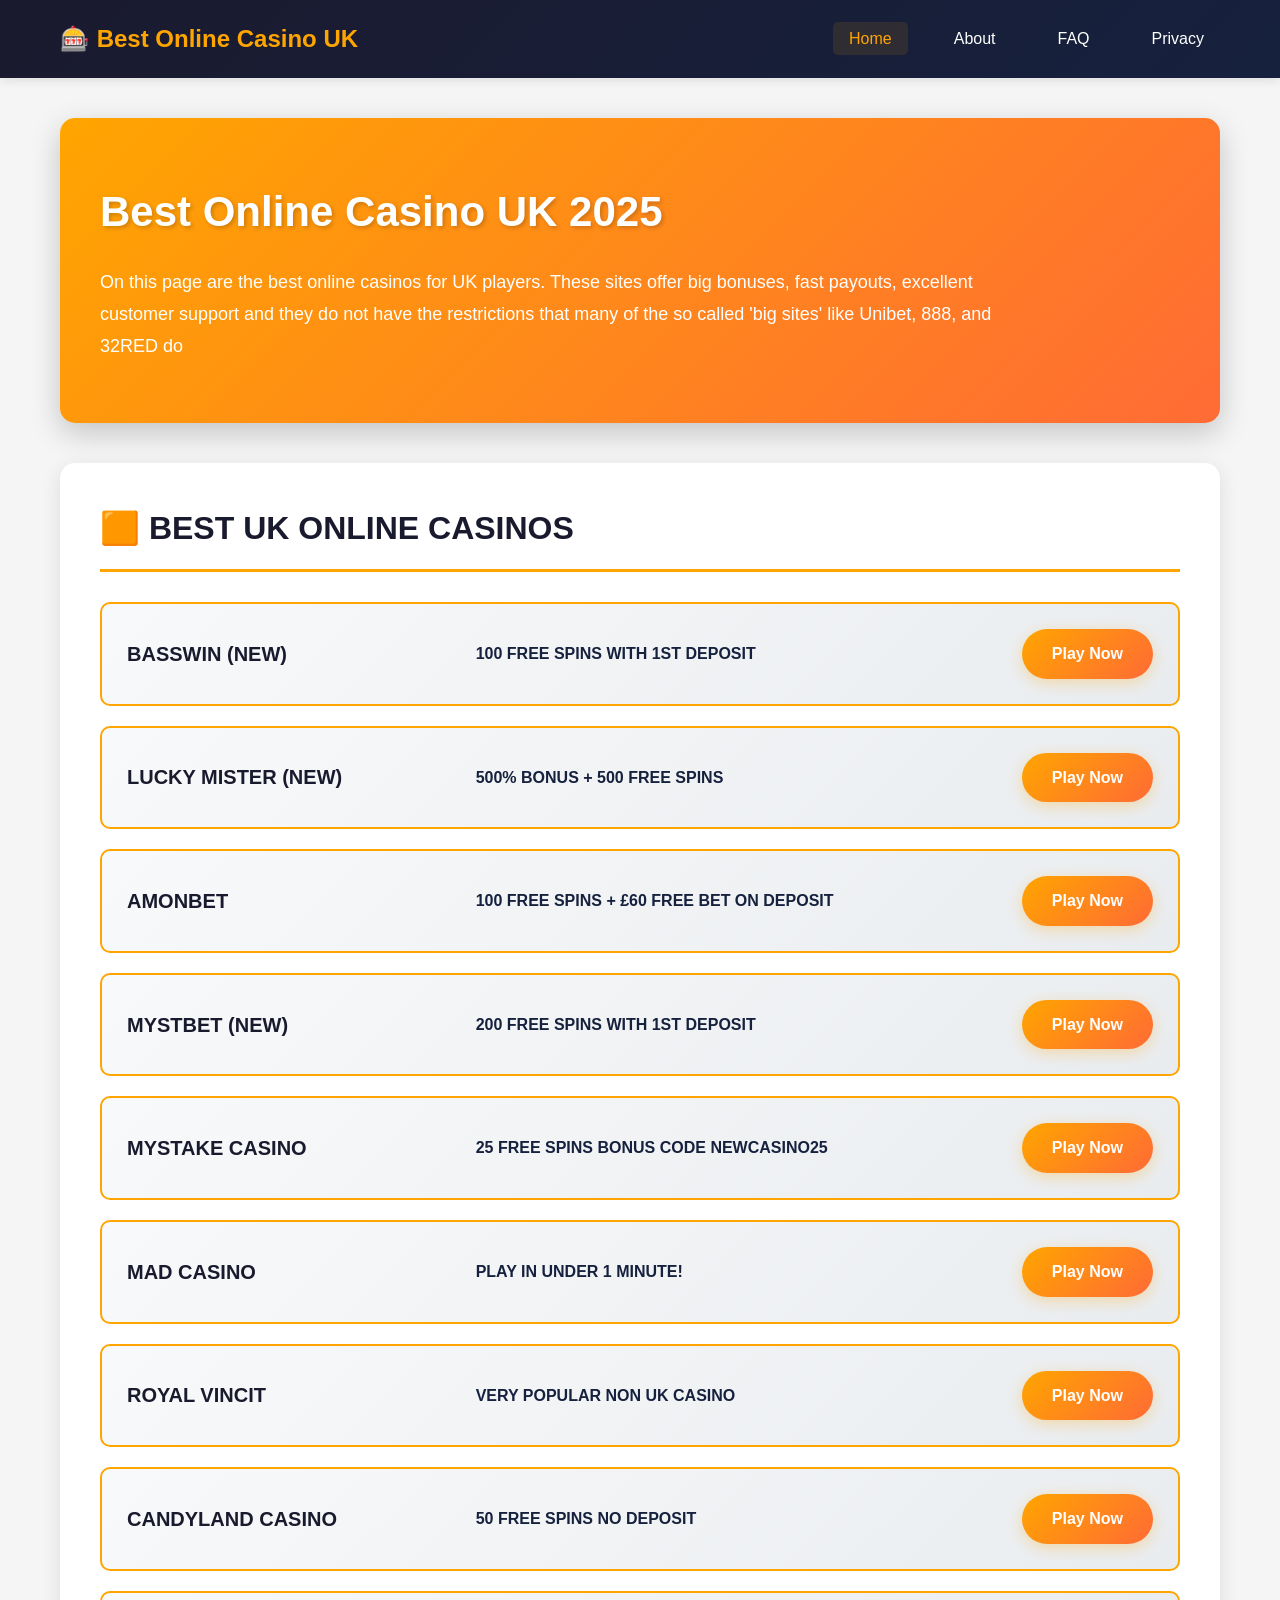
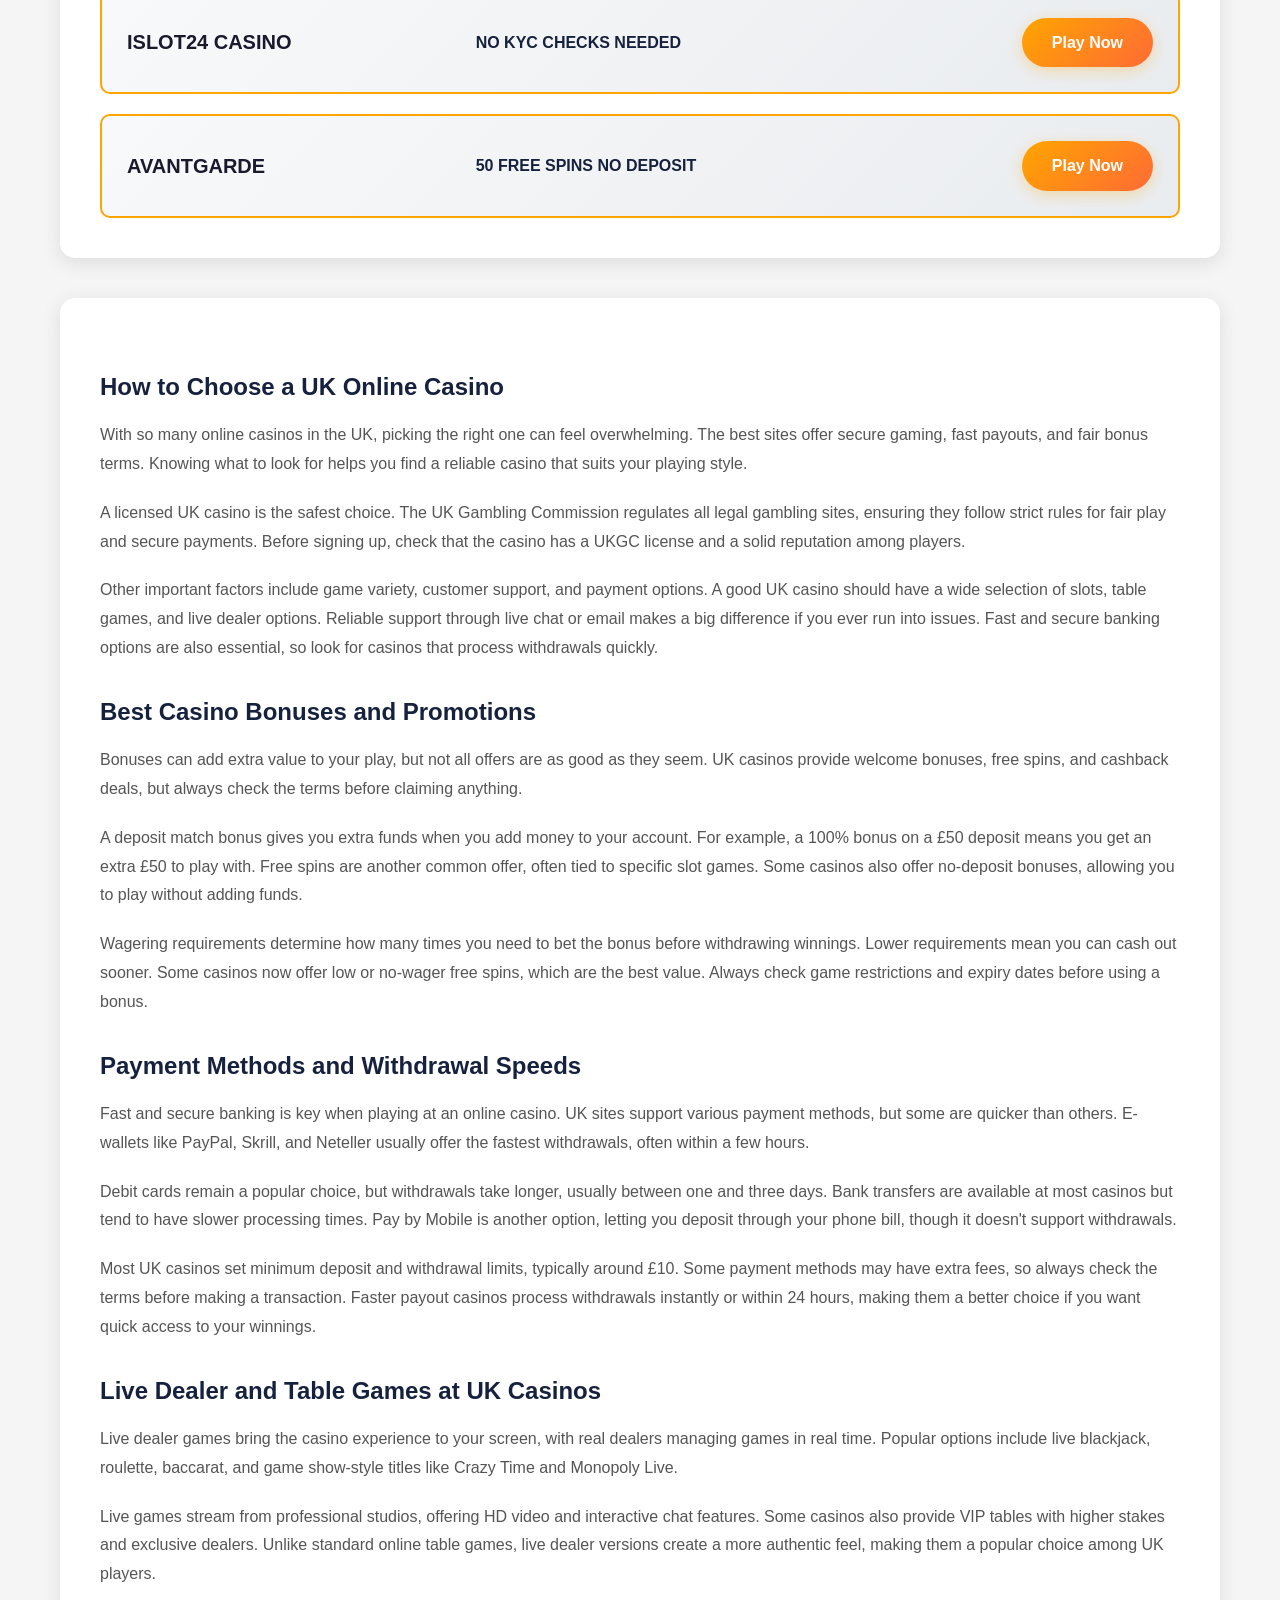
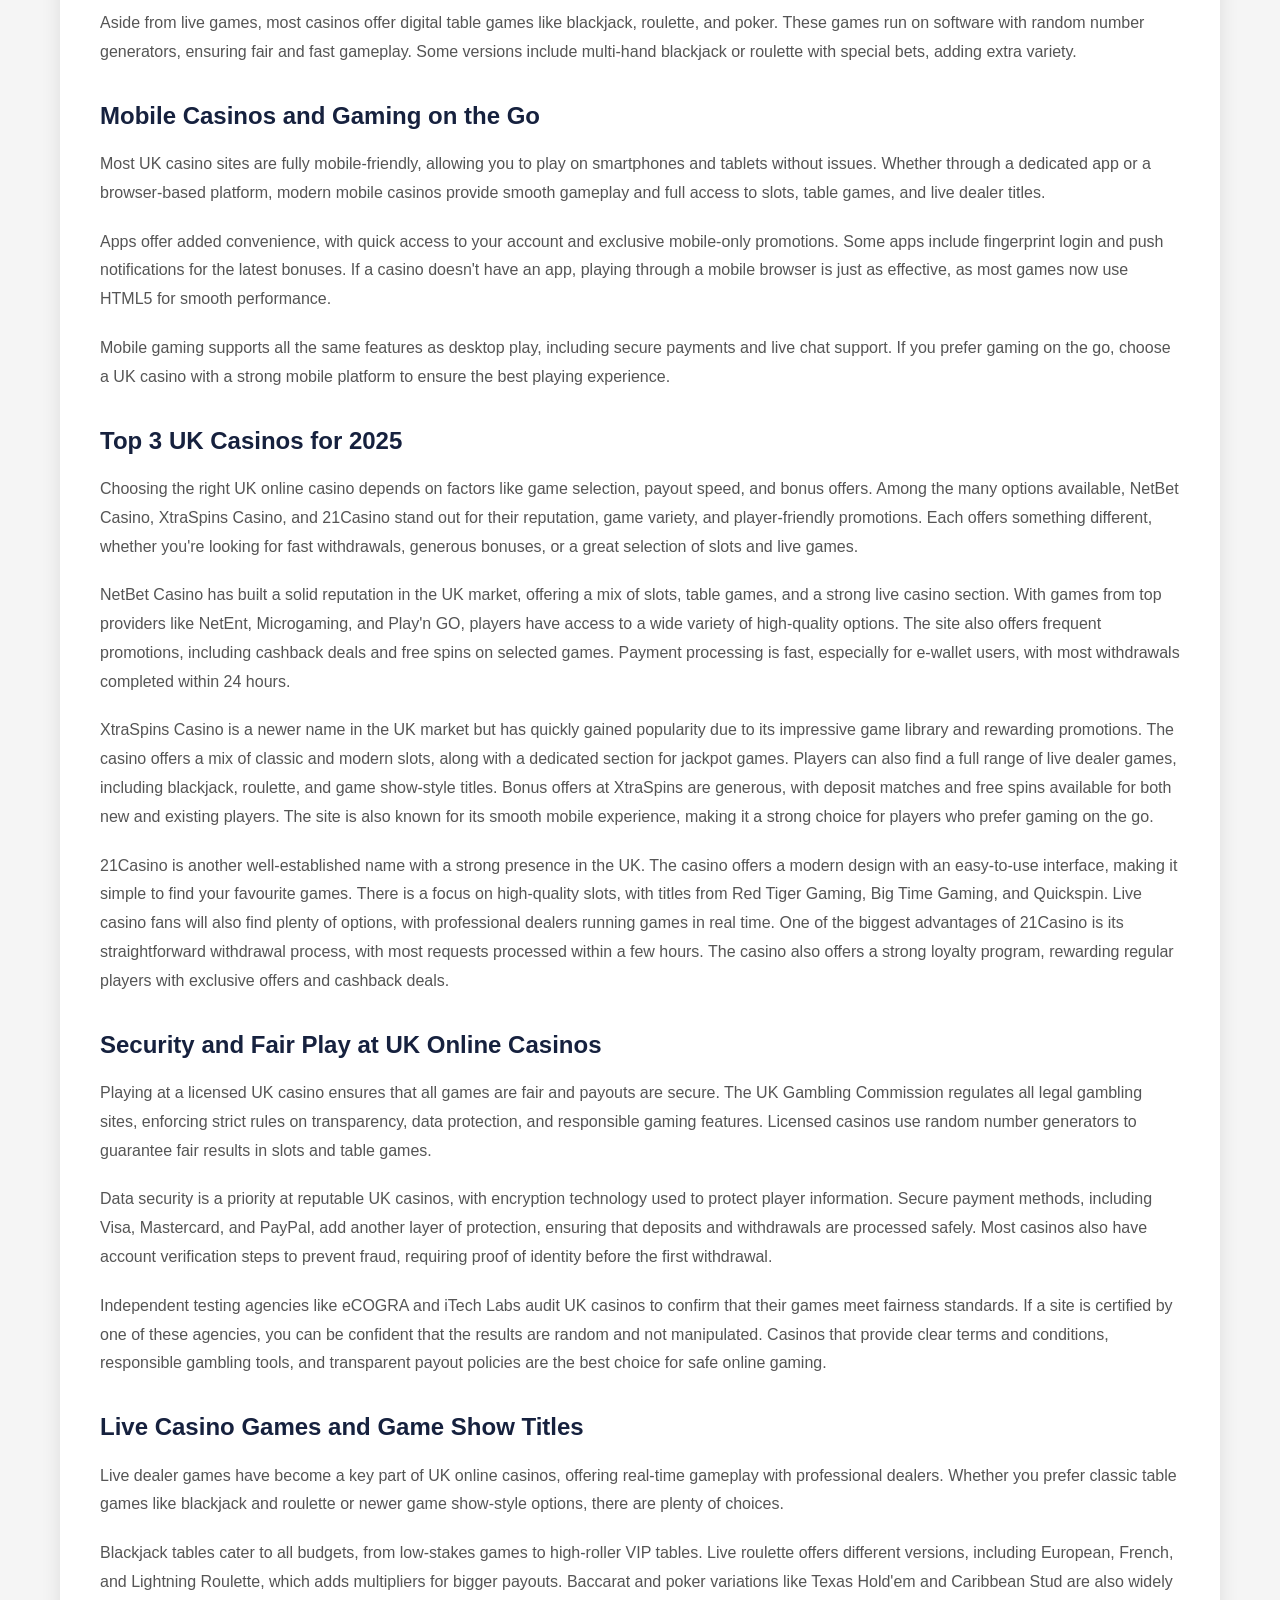
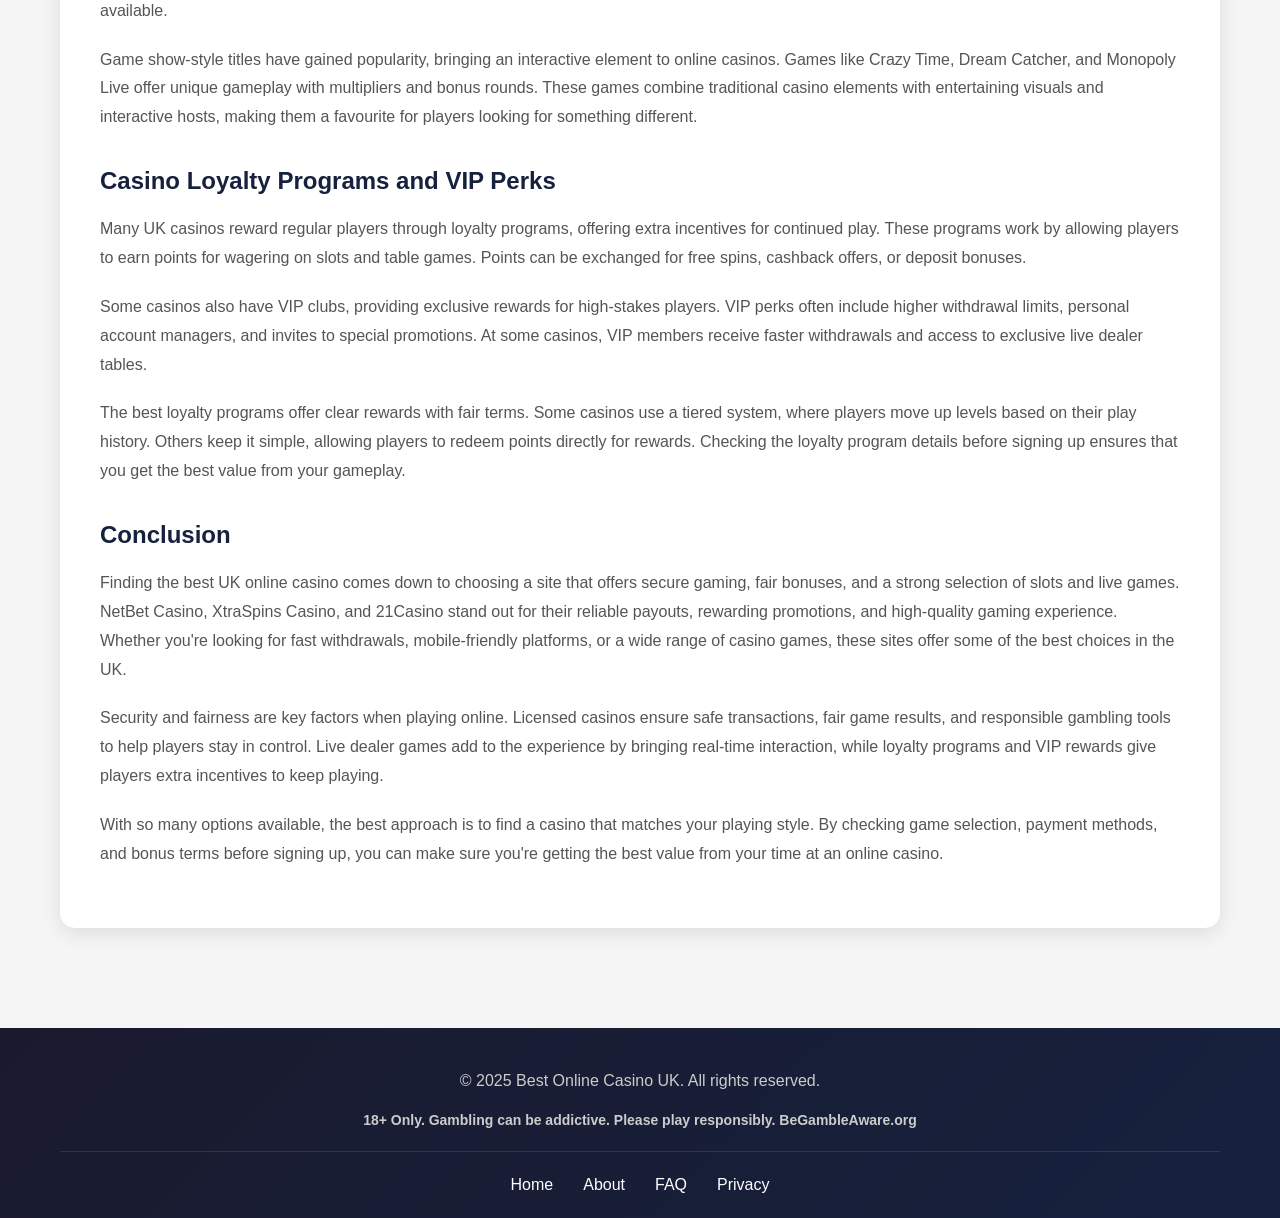
==== index.html @ 3ae13e47 "Build complete 4-page casino website for bestonlinecasino.uk.net - Created index.html with full casi" ====
<!DOCTYPE html>
<html lang="en">
<head>
    <meta charset="UTF-8">
    <meta name="viewport" content="width=device-width, initial-scale=1.0">
    <meta name="description" content="Best Online Casinos UK 2025 - Top rated UK casino sites with big bonuses, fast payouts, and excellent customer support.">
    <title>Best Online Casinos UK 2025 | Top UK Casino Sites</title>
    <link rel="stylesheet" href="styles.css">
</head>
<body>
    <header>
        <div class="container">
            <div class="logo">
                <h1>🎰 Best Online Casino UK</h1>
            </div>
            <nav>
                <ul>
                    <li><a href="index.html" class="active">Home</a></li>
                    <li><a href="about.html">About</a></li>
                    <li><a href="faq.html">FAQ</a></li>
                    <li><a href="privacy.html">Privacy</a></li>
                </ul>
            </nav>
        </div>
    </header>

    <main>
        <div class="container">
            <section class="hero">
                <h1><b>Best Online Casino UK 2025</b></h1>
                <p>On this page are the best online casinos for UK players. These sites offer big bonuses, fast payouts, excellent customer support and they do not have the restrictions that many of the so called 'big sites' like Unibet, 888, and 32RED do</p>
            </section>

            <section class="casino-list">
                <h2>🟧 BEST UK ONLINE CASINOS</h2>
                <div class="casinos">
                    <div class="casino-card">
                        <div class="casino-name">
                            <a href="https://trk.trafik-sc.xyz/click?o=4556&a=17196&sub_id3=3&sub_id4=4&sub_id5=5" target="_blank" rel="nofollow noopener">
                                <strong>BASSWIN (NEW)</strong>
                            </a>
                        </div>
                        <div class="casino-bonus">100 FREE SPINS WITH 1ST DEPOSIT</div>
                        <div class="casino-cta">
                            <a href="https://trk.trafik-sc.xyz/click?o=4556&a=17196&sub_id3=3&sub_id4=4&sub_id5=5" target="_blank" rel="nofollow noopener" class="btn">Play Now</a>
                        </div>
                    </div>

                    <div class="casino-card">
                        <div class="casino-name">
                            <a href="https://trk.trafik-sc.xyz/click?o=4766&a=17196&sub_id3=3&sub_id4=4&sub_id5=5" target="_blank" rel="nofollow noopener">
                                <strong>LUCKY MISTER (NEW)</strong>
                            </a>
                        </div>
                        <div class="casino-bonus">500% BONUS + 500 FREE SPINS</div>
                        <div class="casino-cta">
                            <a href="https://trk.trafik-sc.xyz/click?o=4766&a=17196&sub_id3=3&sub_id4=4&sub_id5=5" target="_blank" rel="nofollow noopener" class="btn">Play Now</a>
                        </div>
                    </div>

                    <div class="casino-card">
                        <div class="casino-name">
                            <a href="https://trk.trafik-sc.xyz/click?o=4771&a=17196&sub_id3=3&sub_id4=4&sub_id5=5" target="_blank" rel="nofollow noopener">
                                <strong>AMONBET</strong>
                            </a>
                        </div>
                        <div class="casino-bonus">100 FREE SPINS + £60 FREE BET ON DEPOSIT</div>
                        <div class="casino-cta">
                            <a href="https://trk.trafik-sc.xyz/click?o=4771&a=17196&sub_id3=3&sub_id4=4&sub_id5=5" target="_blank" rel="nofollow noopener" class="btn">Play Now</a>
                        </div>
                    </div>

                    <div class="casino-card">
                        <div class="casino-name">
                            <a href="https://www.nifoe1md.com/2P9J9R/415L5XB/" target="_blank" rel="nofollow noopener">
                                <strong>MYSTBET (NEW)</strong>
                            </a>
                        </div>
                        <div class="casino-bonus">200 FREE SPINS WITH 1ST DEPOSIT</div>
                        <div class="casino-cta">
                            <a href="https://www.nifoe1md.com/2P9J9R/415L5XB/" target="_blank" rel="nofollow noopener" class="btn">Play Now</a>
                        </div>
                    </div>

                    <div class="casino-card">
                        <div class="casino-name">
                            <a href="https://go.affiliatedonbet.com/visit/?bta=3145350&brand=mystake" target="_blank" rel="nofollow noopener">
                                <strong>MYSTAKE CASINO</strong>
                            </a>
                        </div>
                        <div class="casino-bonus">25 FREE SPINS BONUS CODE NEWCASINO25</div>
                        <div class="casino-cta">
                            <a href="https://go.affiliatedonbet.com/visit/?bta=3145350&brand=mystake" target="_blank" rel="nofollow noopener" class="btn">Play Now</a>
                        </div>
                    </div>

                    <div class="casino-card">
                        <div class="casino-name">
                            <a href="https://go.afftrackio.com/visit/?bta=35294&brand=madcasino" target="_blank" rel="nofollow noopener">
                                <strong>MAD CASINO</strong>
                            </a>
                        </div>
                        <div class="casino-bonus">PLAY IN UNDER 1 MINUTE!</div>
                        <div class="casino-cta">
                            <a href="https://go.afftrackio.com/visit/?bta=35294&brand=madcasino" target="_blank" rel="nofollow noopener" class="btn">Play Now</a>
                        </div>
                    </div>

                    <div class="casino-card">
                        <div class="casino-name">
                            <a href="https://garagebanana.com/api/v3/offer/3?affiliate_id=333&url_id=3&free_1=%2Fregistration&free_2=en&free_3=100333" target="_blank" rel="nofollow noopener">
                                <strong>ROYAL VINCIT</strong>
                            </a>
                        </div>
                        <div class="casino-bonus">VERY POPULAR NON UK CASINO</div>
                        <div class="casino-cta">
                            <a href="https://garagebanana.com/api/v3/offer/3?affiliate_id=333&url_id=3&free_1=%2Fregistration&free_2=en&free_3=100333" target="_blank" rel="nofollow noopener" class="btn">Play Now</a>
                        </div>
                    </div>

                    <div class="casino-card">
                        <div class="casino-name">
                            <a href="https://go.truedynastyaffiliates.com/visit/?bta=36291&nci=5902" target="_blank" rel="nofollow noopener">
                                <strong>CANDYLAND CASINO</strong>
                            </a>
                        </div>
                        <div class="casino-bonus">50 FREE SPINS NO DEPOSIT</div>
                        <div class="casino-cta">
                            <a href="https://go.truedynastyaffiliates.com/visit/?bta=36291&nci=5902" target="_blank" rel="nofollow noopener" class="btn">Play Now</a>
                        </div>
                    </div>

                    <div class="casino-card">
                        <div class="casino-name">
                            <a href="https://garagebanana.com/api/v3/offer/4?affiliate_id=333&url_id=4&free_1=%2F&free_2=en&free_3=100333" target="_blank" rel="nofollow noopener">
                                <strong>ISLOT24 CASINO</strong>
                            </a>
                        </div>
                        <div class="casino-bonus">NO KYC CHECKS NEEDED</div>
                        <div class="casino-cta">
                            <a href="https://garagebanana.com/api/v3/offer/4?affiliate_id=333&url_id=4&free_1=%2F&free_2=en&free_3=100333" target="_blank" rel="nofollow noopener" class="btn">Play Now</a>
                        </div>
                    </div>

                    <div class="casino-card">
                        <div class="casino-name">
                            <a href="https://go.truedynastyaffiliates.com/visit/?bta=36291&nci=5906" target="_blank" rel="nofollow noopener">
                                <strong>AVANTGARDE</strong>
                            </a>
                        </div>
                        <div class="casino-bonus">50 FREE SPINS NO DEPOSIT</div>
                        <div class="casino-cta">
                            <a href="https://go.truedynastyaffiliates.com/visit/?bta=36291&nci=5906" target="_blank" rel="nofollow noopener" class="btn">Play Now</a>
                        </div>
                    </div>
                </div>
            </section>

            <section class="content">
                <h3><b>How to Choose a UK Online Casino</b></h3>
                <p>With so many online casinos in the UK, picking the right one can feel overwhelming. The best sites offer secure gaming, fast payouts, and fair bonus terms. Knowing what to look for helps you find a reliable casino that suits your playing style.</p>

                <p>A licensed UK casino is the safest choice. The UK Gambling Commission regulates all legal gambling sites, ensuring they follow strict rules for fair play and secure payments. Before signing up, check that the casino has a UKGC license and a solid reputation among players.</p>

                <p>Other important factors include game variety, customer support, and payment options. A good UK casino should have a wide selection of slots, table games, and live dealer options. Reliable support through live chat or email makes a big difference if you ever run into issues. Fast and secure banking options are also essential, so look for casinos that process withdrawals quickly.</p>

                <h3><b>Best Casino Bonuses and Promotions</b></h3>
                <p>Bonuses can add extra value to your play, but not all offers are as good as they seem. UK casinos provide welcome bonuses, free spins, and cashback deals, but always check the terms before claiming anything.</p>

                <p>A deposit match bonus gives you extra funds when you add money to your account. For example, a 100% bonus on a £50 deposit means you get an extra £50 to play with. Free spins are another common offer, often tied to specific slot games. Some casinos also offer no-deposit bonuses, allowing you to play without adding funds.</p>

                <p>Wagering requirements determine how many times you need to bet the bonus before withdrawing winnings. Lower requirements mean you can cash out sooner. Some casinos now offer low or no-wager free spins, which are the best value. Always check game restrictions and expiry dates before using a bonus.</p>

                <h3><b>Payment Methods and Withdrawal Speeds</b></h3>
                <p>Fast and secure banking is key when playing at an online casino. UK sites support various payment methods, but some are quicker than others. E-wallets like PayPal, Skrill, and Neteller usually offer the fastest withdrawals, often within a few hours.</p>

                <p>Debit cards remain a popular choice, but withdrawals take longer, usually between one and three days. Bank transfers are available at most casinos but tend to have slower processing times. Pay by Mobile is another option, letting you deposit through your phone bill, though it doesn't support withdrawals.</p>

                <p>Most UK casinos set minimum deposit and withdrawal limits, typically around £10. Some payment methods may have extra fees, so always check the terms before making a transaction. Faster payout casinos process withdrawals instantly or within 24 hours, making them a better choice if you want quick access to your winnings.</p>

                <h3><b>Live Dealer and Table Games at UK Casinos</b></h3>
                <p>Live dealer games bring the casino experience to your screen, with real dealers managing games in real time. Popular options include live blackjack, roulette, baccarat, and game show-style titles like Crazy Time and Monopoly Live.</p>

                <p>Live games stream from professional studios, offering HD video and interactive chat features. Some casinos also provide VIP tables with higher stakes and exclusive dealers. Unlike standard online table games, live dealer versions create a more authentic feel, making them a popular choice among UK players.</p>

                <p>Aside from live games, most casinos offer digital table games like blackjack, roulette, and poker. These games run on software with random number generators, ensuring fair and fast gameplay. Some versions include multi-hand blackjack or roulette with special bets, adding extra variety.</p>

                <h3><b>Mobile Casinos and Gaming on the Go</b></h3>
                <p>Most UK casino sites are fully mobile-friendly, allowing you to play on smartphones and tablets without issues. Whether through a dedicated app or a browser-based platform, modern mobile casinos provide smooth gameplay and full access to slots, table games, and live dealer titles.</p>

                <p>Apps offer added convenience, with quick access to your account and exclusive mobile-only promotions. Some apps include fingerprint login and push notifications for the latest bonuses. If a casino doesn't have an app, playing through a mobile browser is just as effective, as most games now use HTML5 for smooth performance.</p>

                <p>Mobile gaming supports all the same features as desktop play, including secure payments and live chat support. If you prefer gaming on the go, choose a UK casino with a strong mobile platform to ensure the best playing experience.</p>

                <h3><b>Top 3 UK Casinos for 2025</b></h3>
                <p>Choosing the right UK online casino depends on factors like game selection, payout speed, and bonus offers. Among the many options available, NetBet Casino, XtraSpins Casino, and 21Casino stand out for their reputation, game variety, and player-friendly promotions. Each offers something different, whether you're looking for fast withdrawals, generous bonuses, or a great selection of slots and live games.</p>

                <p>NetBet Casino has built a solid reputation in the UK market, offering a mix of slots, table games, and a strong live casino section. With games from top providers like NetEnt, Microgaming, and Play'n GO, players have access to a wide variety of high-quality options. The site also offers frequent promotions, including cashback deals and free spins on selected games. Payment processing is fast, especially for e-wallet users, with most withdrawals completed within 24 hours.</p>

                <p>XtraSpins Casino is a newer name in the UK market but has quickly gained popularity due to its impressive game library and rewarding promotions. The casino offers a mix of classic and modern slots, along with a dedicated section for jackpot games. Players can also find a full range of live dealer games, including blackjack, roulette, and game show-style titles. Bonus offers at XtraSpins are generous, with deposit matches and free spins available for both new and existing players. The site is also known for its smooth mobile experience, making it a strong choice for players who prefer gaming on the go.</p>

                <p>21Casino is another well-established name with a strong presence in the UK. The casino offers a modern design with an easy-to-use interface, making it simple to find your favourite games. There is a focus on high-quality slots, with titles from Red Tiger Gaming, Big Time Gaming, and Quickspin. Live casino fans will also find plenty of options, with professional dealers running games in real time. One of the biggest advantages of 21Casino is its straightforward withdrawal process, with most requests processed within a few hours. The casino also offers a strong loyalty program, rewarding regular players with exclusive offers and cashback deals.</p>

                <h3><b>Security and Fair Play at UK Online Casinos</b></h3>
                <p>Playing at a licensed UK casino ensures that all games are fair and payouts are secure. The UK Gambling Commission regulates all legal gambling sites, enforcing strict rules on transparency, data protection, and responsible gaming features. Licensed casinos use random number generators to guarantee fair results in slots and table games.</p>

                <p>Data security is a priority at reputable UK casinos, with encryption technology used to protect player information. Secure payment methods, including Visa, Mastercard, and PayPal, add another layer of protection, ensuring that deposits and withdrawals are processed safely. Most casinos also have account verification steps to prevent fraud, requiring proof of identity before the first withdrawal.</p>

                <p>Independent testing agencies like eCOGRA and iTech Labs audit UK casinos to confirm that their games meet fairness standards. If a site is certified by one of these agencies, you can be confident that the results are random and not manipulated. Casinos that provide clear terms and conditions, responsible gambling tools, and transparent payout policies are the best choice for safe online gaming.</p>

                <h3><b>Live Casino Games and Game Show Titles</b></h3>
                <p>Live dealer games have become a key part of UK online casinos, offering real-time gameplay with professional dealers. Whether you prefer classic table games like blackjack and roulette or newer game show-style options, there are plenty of choices.</p>

                <p>Blackjack tables cater to all budgets, from low-stakes games to high-roller VIP tables. Live roulette offers different versions, including European, French, and Lightning Roulette, which adds multipliers for bigger payouts. Baccarat and poker variations like Texas Hold'em and Caribbean Stud are also widely available.</p>

                <p>Game show-style titles have gained popularity, bringing an interactive element to online casinos. Games like Crazy Time, Dream Catcher, and Monopoly Live offer unique gameplay with multipliers and bonus rounds. These games combine traditional casino elements with entertaining visuals and interactive hosts, making them a favourite for players looking for something different.</p>

                <h3><b>Casino Loyalty Programs and VIP Perks</b></h3>
                <p>Many UK casinos reward regular players through loyalty programs, offering extra incentives for continued play. These programs work by allowing players to earn points for wagering on slots and table games. Points can be exchanged for free spins, cashback offers, or deposit bonuses.</p>

                <p>Some casinos also have VIP clubs, providing exclusive rewards for high-stakes players. VIP perks often include higher withdrawal limits, personal account managers, and invites to special promotions. At some casinos, VIP members receive faster withdrawals and access to exclusive live dealer tables.</p>

                <p>The best loyalty programs offer clear rewards with fair terms. Some casinos use a tiered system, where players move up levels based on their play history. Others keep it simple, allowing players to redeem points directly for rewards. Checking the loyalty program details before signing up ensures that you get the best value from your gameplay.</p>

                <h3><b>Conclusion</b></h3>
                <p>Finding the best UK online casino comes down to choosing a site that offers secure gaming, fair bonuses, and a strong selection of slots and live games. NetBet Casino, XtraSpins Casino, and 21Casino stand out for their reliable payouts, rewarding promotions, and high-quality gaming experience. Whether you're looking for fast withdrawals, mobile-friendly platforms, or a wide range of casino games, these sites offer some of the best choices in the UK.</p>

                <p>Security and fairness are key factors when playing online. Licensed casinos ensure safe transactions, fair game results, and responsible gambling tools to help players stay in control. Live dealer games add to the experience by bringing real-time interaction, while loyalty programs and VIP rewards give players extra incentives to keep playing.</p>

                <p>With so many options available, the best approach is to find a casino that matches your playing style. By checking game selection, payment methods, and bonus terms before signing up, you can make sure you're getting the best value from your time at an online casino.</p>
            </section>
        </div>
    </main>

    <footer>
        <div class="container">
            <div class="footer-content">
                <p>&copy; 2025 Best Online Casino UK. All rights reserved.</p>
                <p class="disclaimer">18+ Only. Gambling can be addictive. Please play responsibly. BeGambleAware.org</p>
                <nav class="footer-nav">
                    <a href="index.html">Home</a>
                    <a href="about.html">About</a>
                    <a href="faq.html">FAQ</a>
                    <a href="privacy.html">Privacy</a>
                </nav>
            </div>
        </div>
    </footer>
</body>
</html>
---- styles.css ----
/* Reset and Base Styles */
* {
    margin: 0;
    padding: 0;
    box-sizing: border-box;
}

body {
    font-family: -apple-system, BlinkMacSystemFont, 'Segoe UI', Roboto, 'Helvetica Neue', Arial, sans-serif;
    line-height: 1.6;
    color: #333;
    background-color: #f5f5f5;
}

.container {
    max-width: 1200px;
    margin: 0 auto;
    padding: 0 20px;
}

/* Header Styles */
header {
    background: linear-gradient(135deg, #1a1a2e 0%, #16213e 100%);
    color: #fff;
    padding: 20px 0;
    box-shadow: 0 2px 10px rgba(0, 0, 0, 0.1);
    position: sticky;
    top: 0;
    z-index: 1000;
}

header .container {
    display: flex;
    justify-content: space-between;
    align-items: center;
    flex-wrap: wrap;
}

.logo h1 {
    font-size: 24px;
    font-weight: 700;
    color: #ffa500;
}

nav ul {
    display: flex;
    list-style: none;
    gap: 30px;
}

nav ul li a {
    color: #fff;
    text-decoration: none;
    font-weight: 500;
    transition: color 0.3s ease;
    padding: 8px 16px;
    border-radius: 5px;
}

nav ul li a:hover,
nav ul li a.active {
    color: #ffa500;
    background-color: rgba(255, 165, 0, 0.1);
}

/* Main Content */
main {
    min-height: calc(100vh - 200px);
    padding: 40px 0;
}

/* Hero Section */
.hero {
    background: linear-gradient(135deg, #ffa500 0%, #ff6b35 100%);
    color: #fff;
    padding: 60px 40px;
    border-radius: 15px;
    margin-bottom: 40px;
    box-shadow: 0 10px 30px rgba(0, 0, 0, 0.2);
}

.hero h1 {
    font-size: 42px;
    margin-bottom: 20px;
    text-shadow: 2px 2px 4px rgba(0, 0, 0, 0.2);
}

.hero p {
    font-size: 18px;
    line-height: 1.8;
    max-width: 900px;
}

/* Casino List Section */
.casino-list {
    background: #fff;
    padding: 40px;
    border-radius: 15px;
    margin-bottom: 40px;
    box-shadow: 0 5px 20px rgba(0, 0, 0, 0.1);
}

.casino-list h2 {
    font-size: 32px;
    margin-bottom: 30px;
    color: #1a1a2e;
    border-bottom: 3px solid #ffa500;
    padding-bottom: 15px;
}

.casinos {
    display: grid;
    gap: 20px;
}

.casino-card {
    background: linear-gradient(135deg, #f8f9fa 0%, #e9ecef 100%);
    border: 2px solid #ffa500;
    border-radius: 10px;
    padding: 25px;
    display: grid;
    grid-template-columns: 2fr 3fr 1fr;
    align-items: center;
    gap: 20px;
    transition: transform 0.3s ease, box-shadow 0.3s ease;
}

.casino-card:hover {
    transform: translateY(-5px);
    box-shadow: 0 10px 30px rgba(255, 165, 0, 0.3);
}

.casino-name a {
    color: #1a1a2e;
    text-decoration: none;
    font-size: 20px;
    font-weight: 700;
    transition: color 0.3s ease;
}

.casino-name a:hover {
    color: #ffa500;
}

.casino-bonus {
    color: #16213e;
    font-weight: 600;
    font-size: 16px;
}

.casino-cta {
    text-align: right;
}

.btn {
    display: inline-block;
    background: linear-gradient(135deg, #ffa500 0%, #ff6b35 100%);
    color: #fff;
    padding: 12px 30px;
    text-decoration: none;
    border-radius: 50px;
    font-weight: 700;
    transition: all 0.3s ease;
    box-shadow: 0 4px 15px rgba(255, 165, 0, 0.3);
}

.btn:hover {
    background: linear-gradient(135deg, #ff6b35 0%, #ffa500 100%);
    transform: scale(1.05);
    box-shadow: 0 6px 20px rgba(255, 165, 0, 0.4);
}

/* Content Section */
.content {
    background: #fff;
    padding: 40px;
    border-radius: 15px;
    box-shadow: 0 5px 20px rgba(0, 0, 0, 0.1);
}

.content h2 {
    font-size: 32px;
    color: #1a1a2e;
    margin-top: 40px;
    margin-bottom: 20px;
    border-bottom: 3px solid #ffa500;
    padding-bottom: 10px;
}

.content h2:first-child {
    margin-top: 0;
}

.content h3 {
    font-size: 24px;
    color: #16213e;
    margin-top: 30px;
    margin-bottom: 15px;
}

.content p {
    margin-bottom: 20px;
    line-height: 1.8;
    color: #555;
}

.content ul {
    margin: 20px 0 20px 40px;
    line-height: 1.8;
}

.content ul li {
    margin-bottom: 10px;
    color: #555;
}

.content ul li strong {
    color: #1a1a2e;
}

/* Page Header */
.page-header {
    background: linear-gradient(135deg, #1a1a2e 0%, #16213e 100%);
    color: #fff;
    padding: 40px;
    border-radius: 15px;
    margin-bottom: 40px;
    box-shadow: 0 5px 20px rgba(0, 0, 0, 0.2);
}

.page-header h1 {
    font-size: 42px;
    color: #ffa500;
}

/* FAQ Section */
.faq-section {
    padding: 40px;
}

.faq-item {
    background: #f8f9fa;
    border-left: 4px solid #ffa500;
    padding: 25px;
    margin-bottom: 20px;
    border-radius: 8px;
    transition: background 0.3s ease;
}

.faq-item:hover {
    background: #fff;
    box-shadow: 0 5px 15px rgba(0, 0, 0, 0.1);
}

.faq-item h3 {
    color: #1a1a2e;
    font-size: 20px;
    margin-bottom: 15px;
    margin-top: 0;
}

.faq-item p {
    color: #555;
    margin-bottom: 0;
}

/* Footer */
footer {
    background: linear-gradient(135deg, #1a1a2e 0%, #16213e 100%);
    color: #fff;
    padding: 40px 0 20px;
    margin-top: 60px;
}

.footer-content {
    text-align: center;
}

.footer-content p {
    margin-bottom: 15px;
    color: #ccc;
}

.disclaimer {
    color: #ffa500;
    font-weight: 600;
    font-size: 14px;
}

.footer-nav {
    display: flex;
    justify-content: center;
    gap: 30px;
    margin-top: 20px;
    padding-top: 20px;
    border-top: 1px solid rgba(255, 255, 255, 0.1);
}

.footer-nav a {
    color: #fff;
    text-decoration: none;
    transition: color 0.3s ease;
}

.footer-nav a:hover {
    color: #ffa500;
}

/* Responsive Design */
@media (max-width: 968px) {
    .casino-card {
        grid-template-columns: 1fr;
        text-align: center;
    }

    .casino-cta {
        text-align: center;
    }

    nav ul {
        gap: 15px;
    }

    nav ul li a {
        padding: 6px 12px;
        font-size: 14px;
    }
}

@media (max-width: 768px) {
    header .container {
        flex-direction: column;
        gap: 20px;
    }

    nav ul {
        flex-wrap: wrap;
        justify-content: center;
    }

    .hero h1 {
        font-size: 32px;
    }

    .hero p {
        font-size: 16px;
    }

    .casino-list h2,
    .content h2,
    .page-header h1 {
        font-size: 28px;
    }

    .content h3,
    .faq-item h3 {
        font-size: 20px;
    }

    .casino-list,
    .content {
        padding: 25px;
    }

    .footer-nav {
        flex-direction: column;
        gap: 15px;
    }
}

@media (max-width: 480px) {
    .logo h1 {
        font-size: 20px;
    }

    .hero {
        padding: 40px 20px;
    }

    .hero h1 {
        font-size: 26px;
    }

    .btn {
        padding: 10px 20px;
        font-size: 14px;
    }

    .casino-name a {
        font-size: 18px;
    }

    .casino-bonus {
        font-size: 14px;
    }
}
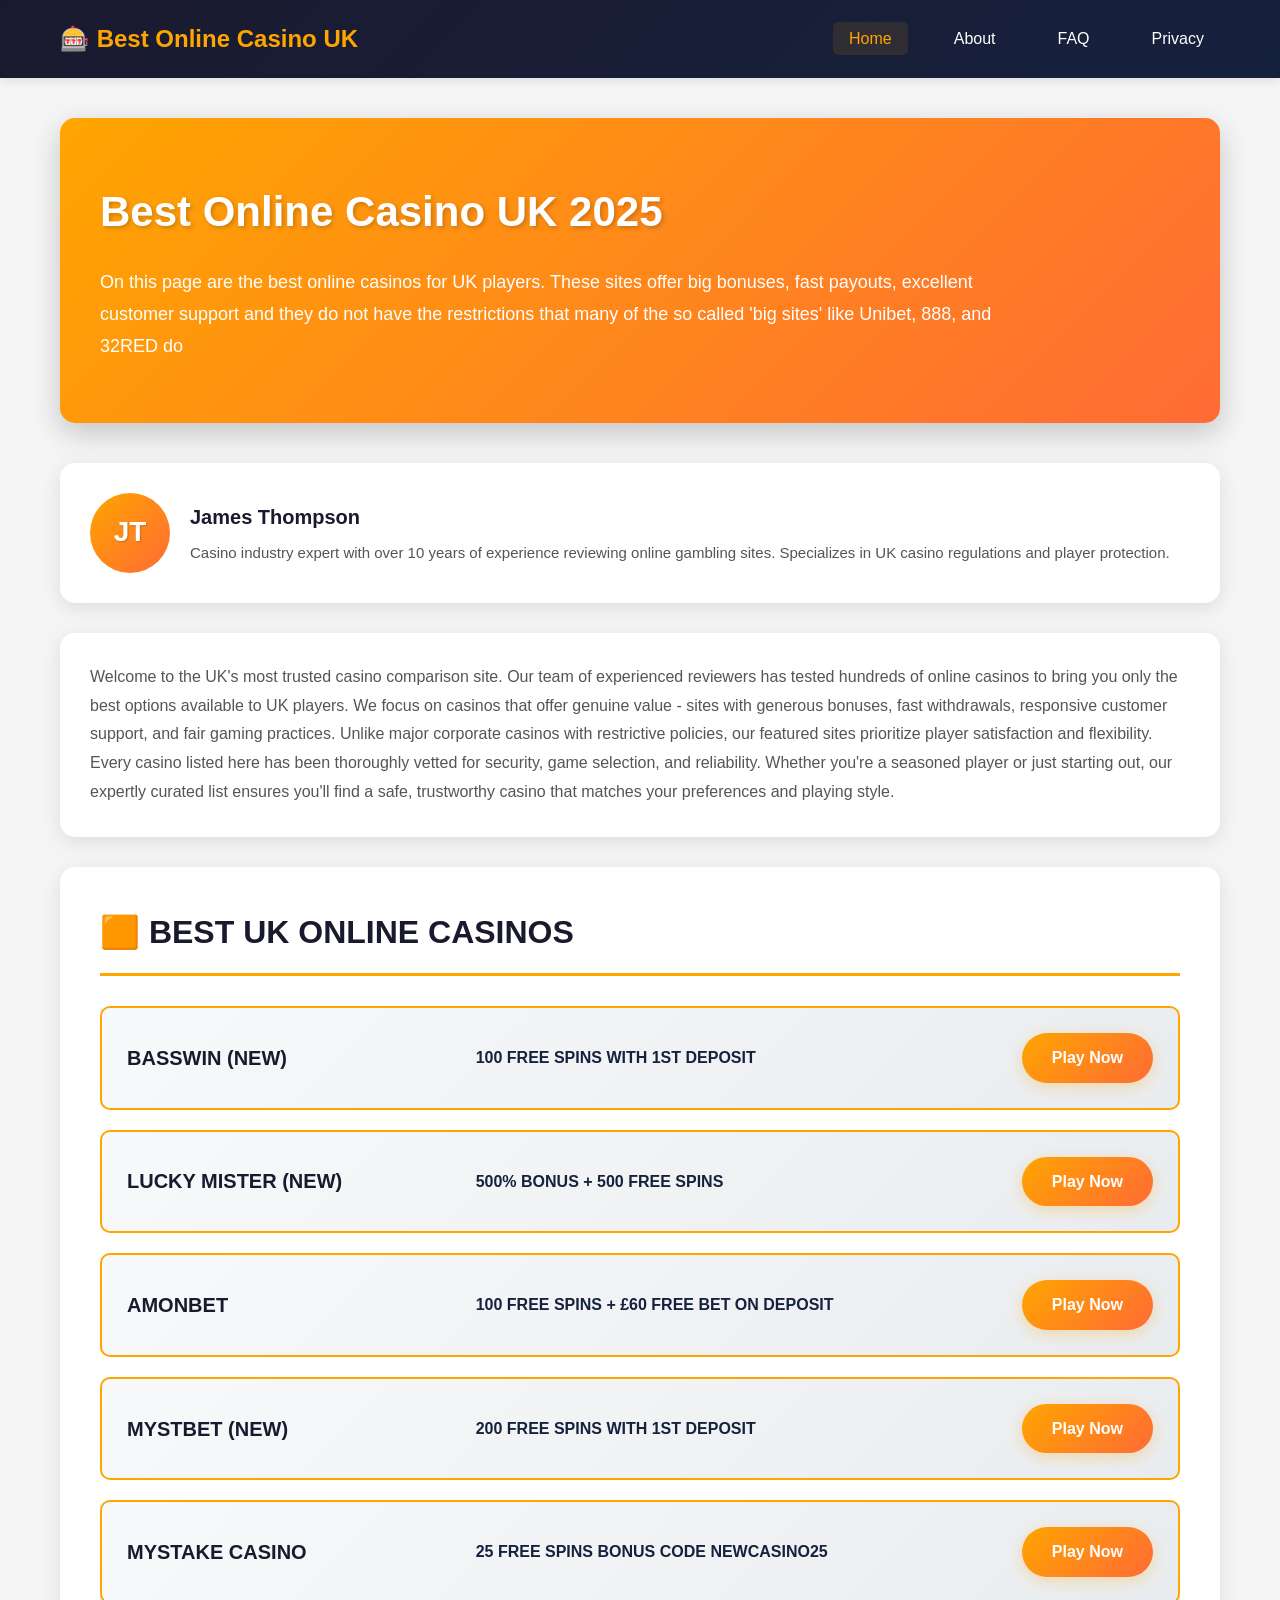
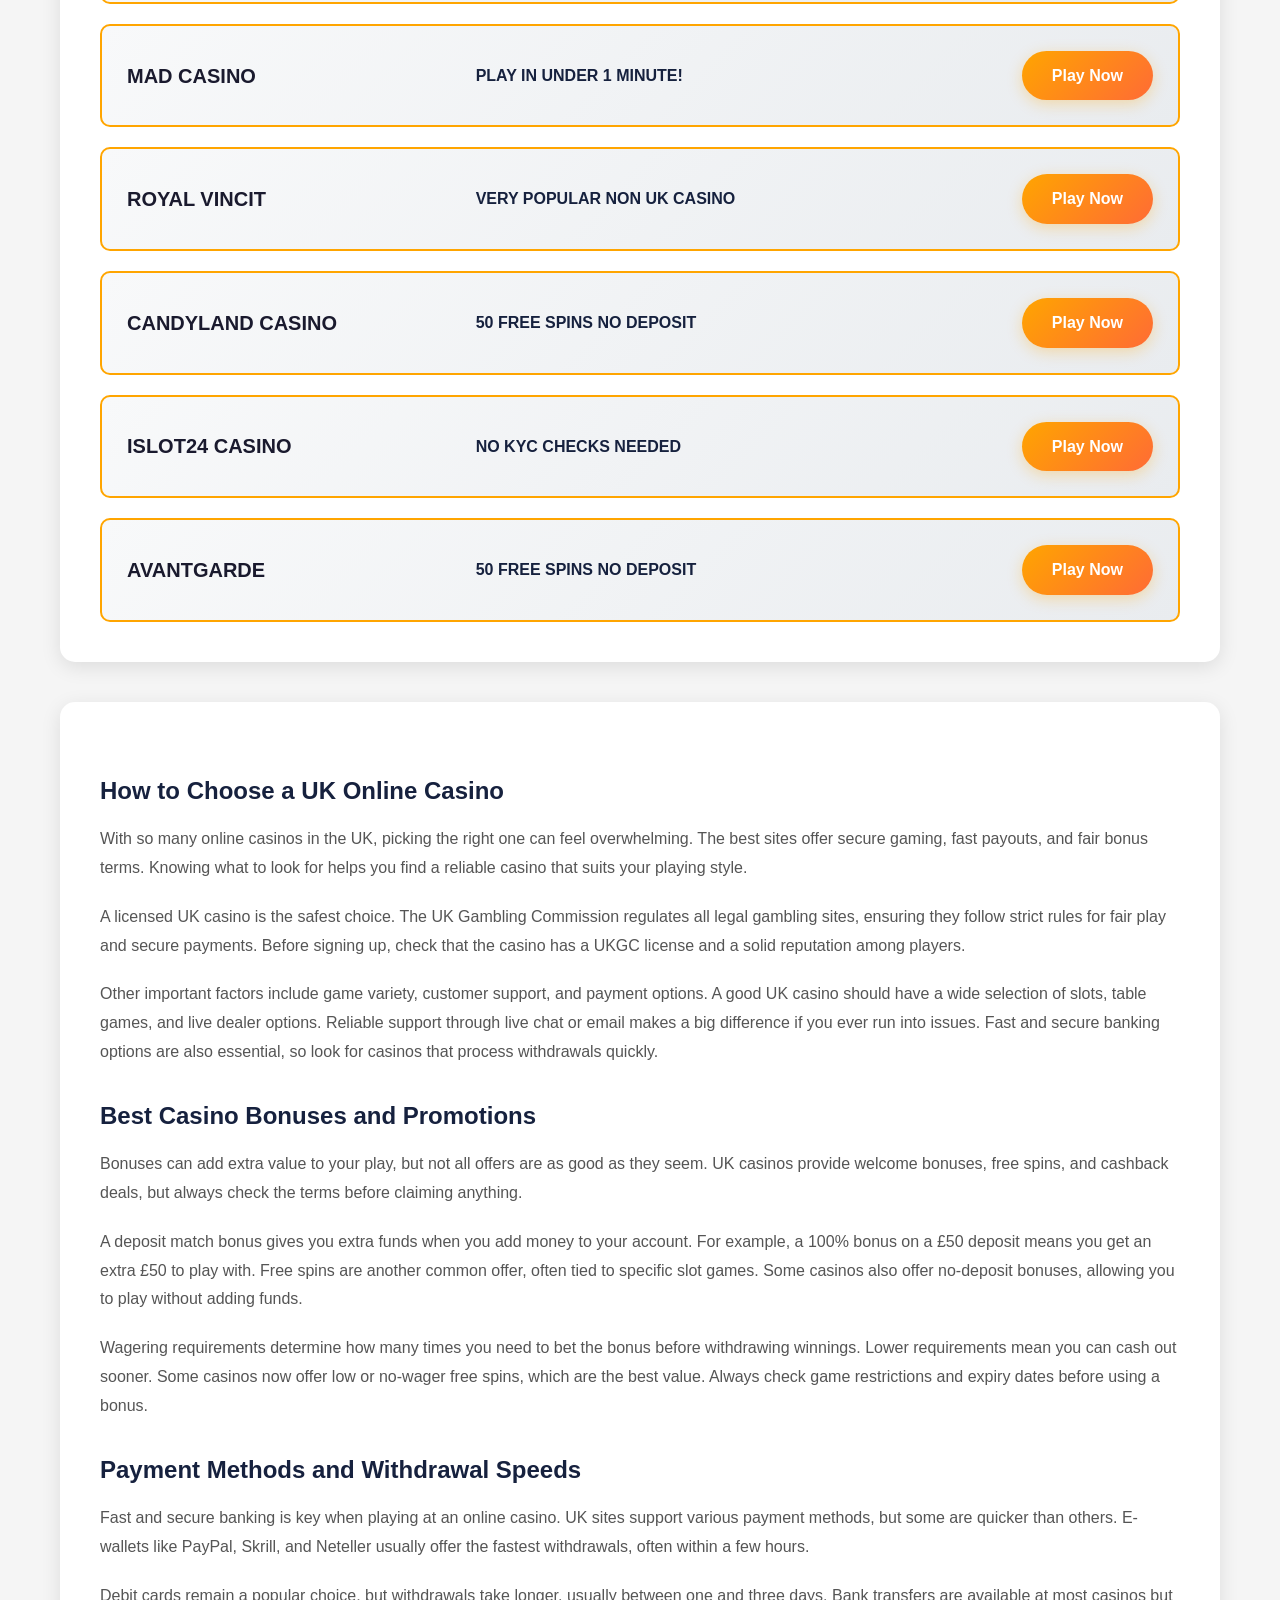
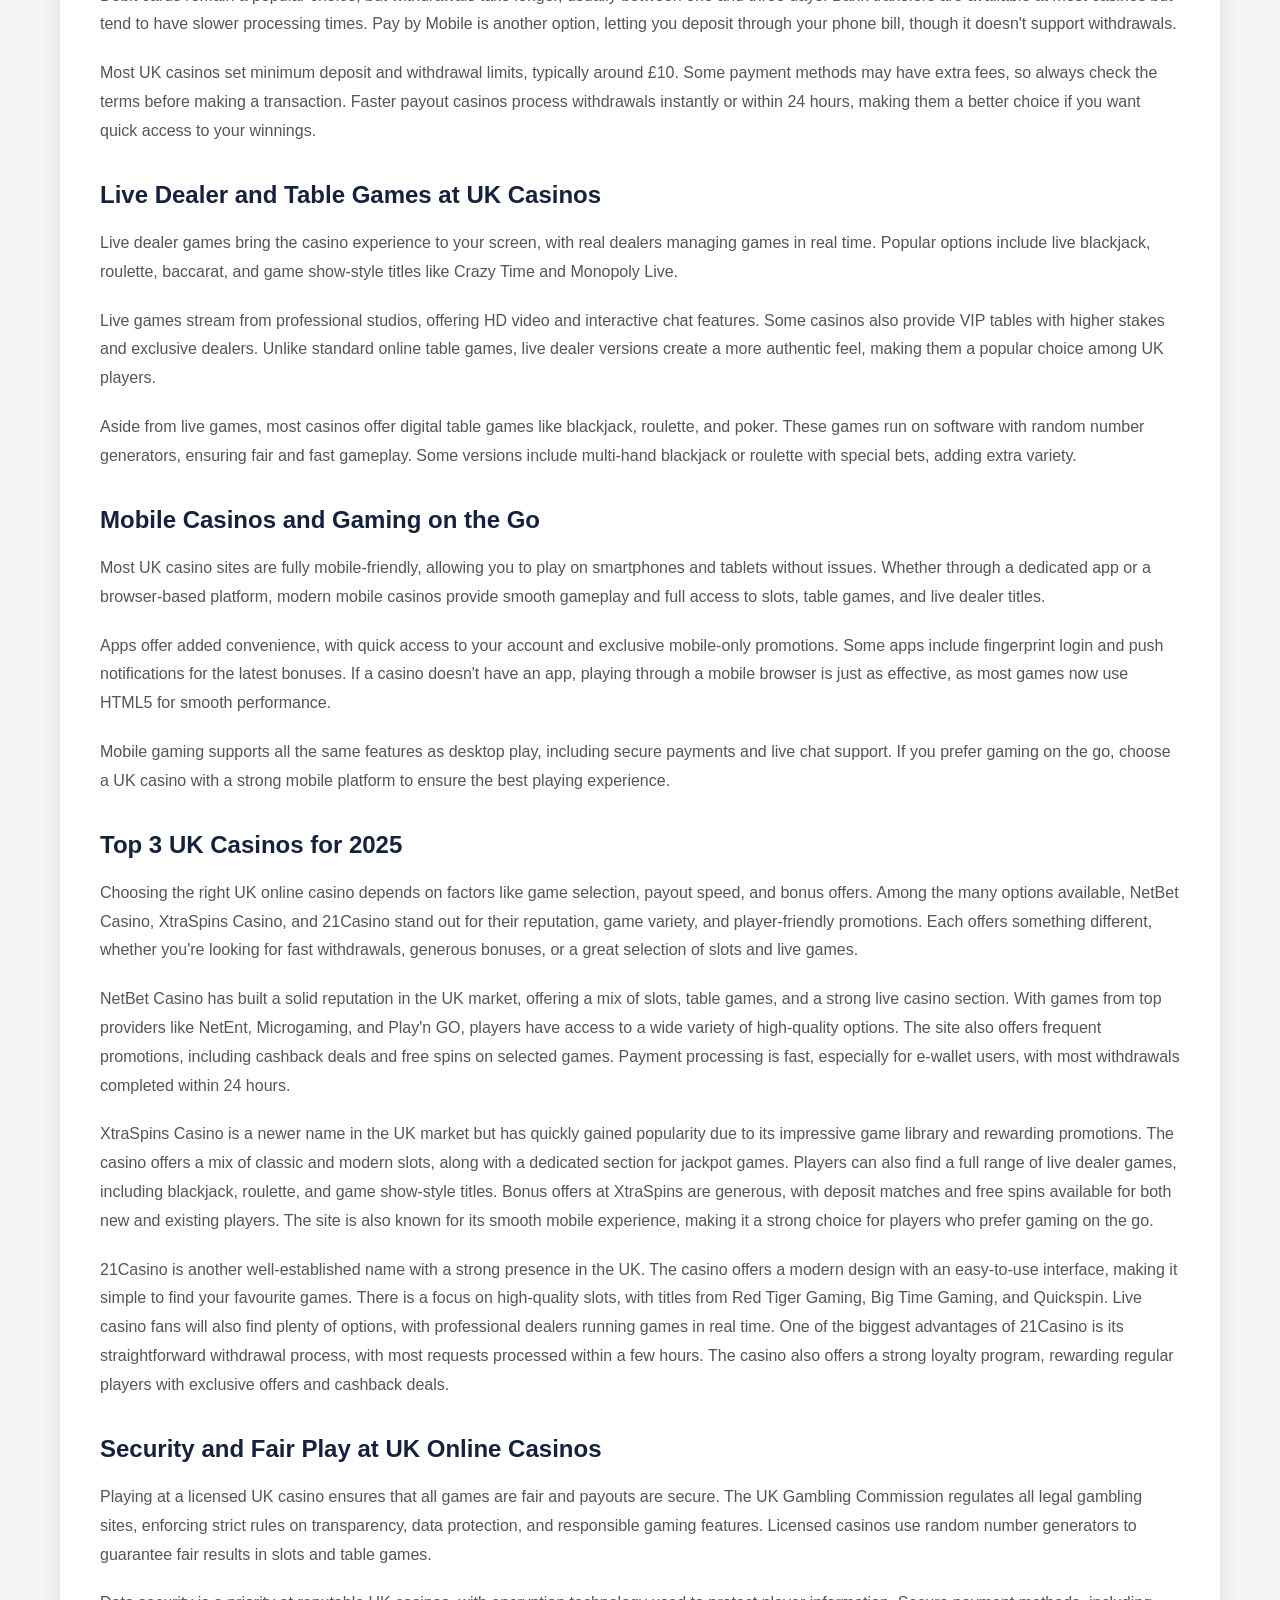
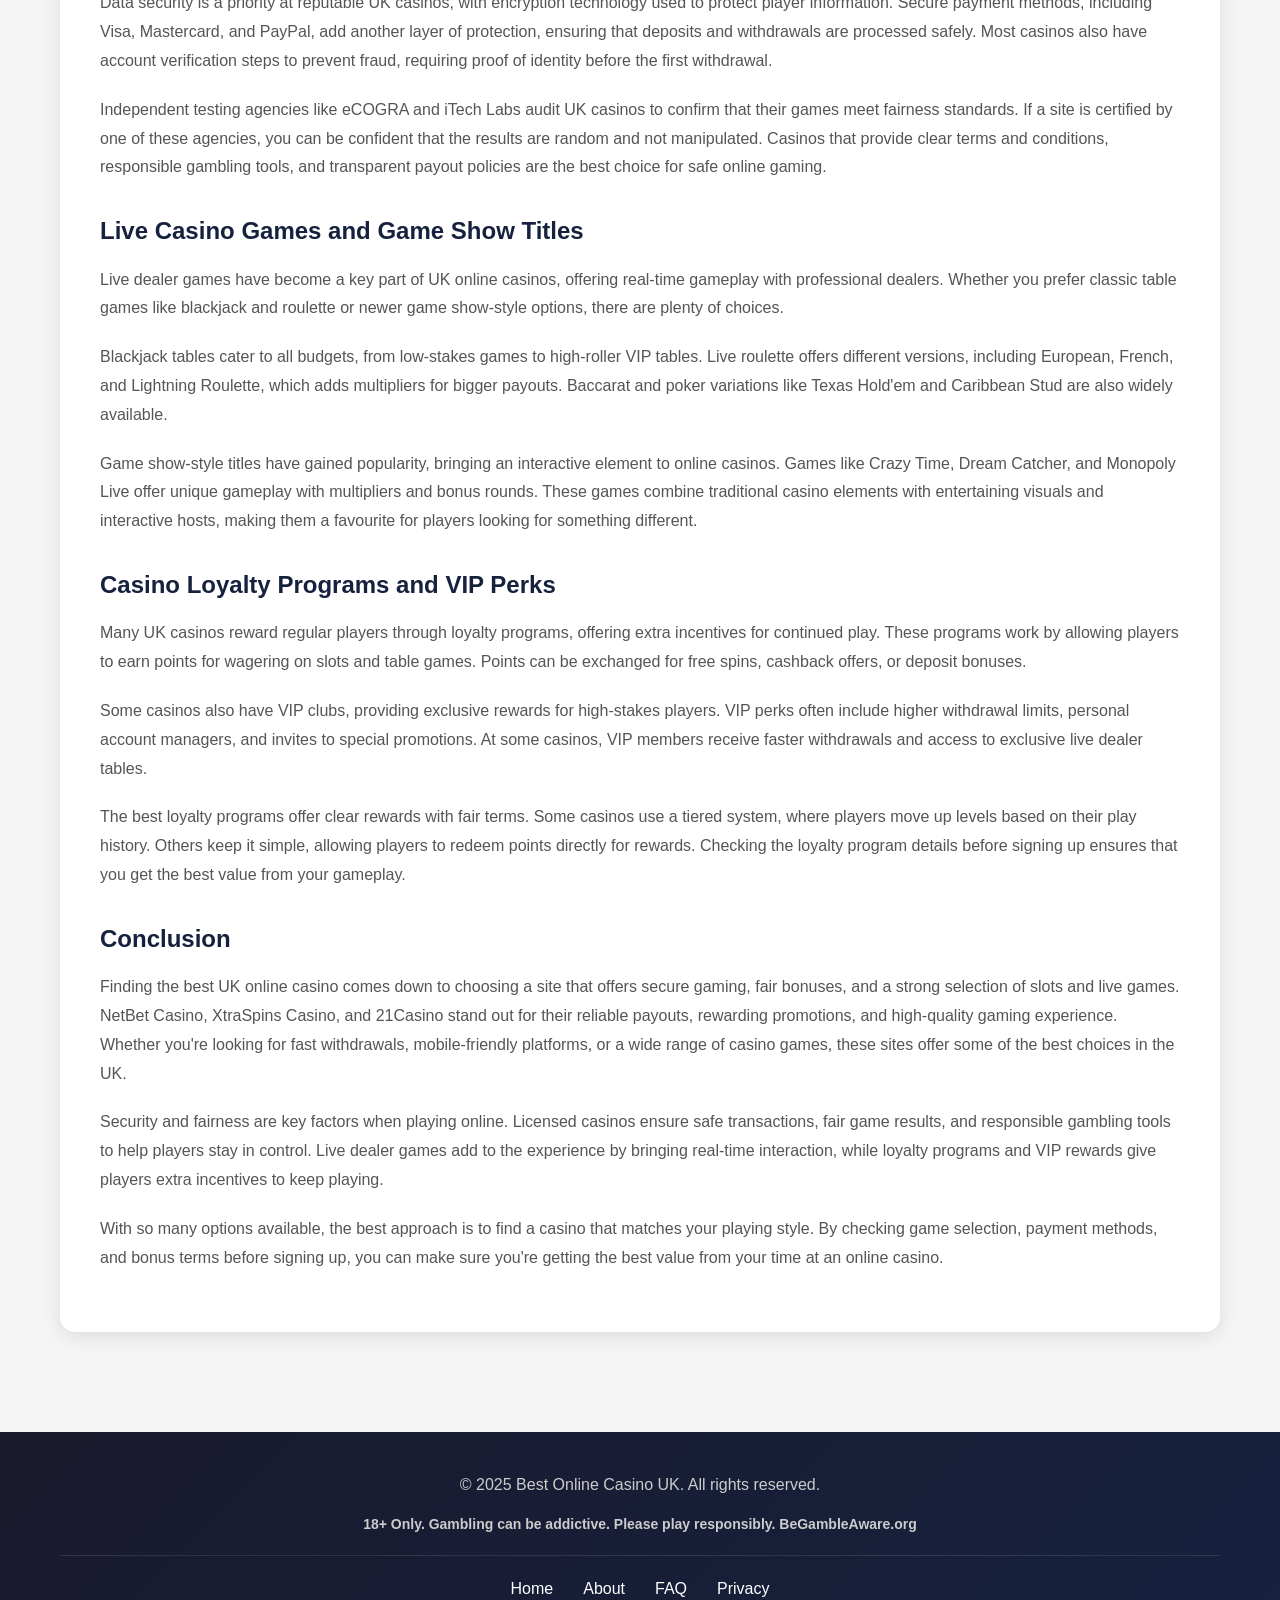
==== commit a1edbe99: "Add enhanced features: clickable logo, full-card links, intro section, and author bylines - Made web" ====
--- a/index.html
+++ b/index.html
@@ -11,7 +11,9 @@
     <header>
         <div class="container">
             <div class="logo">
-                <h1>🎰 Best Online Casino UK</h1>
+                <a href="index.html">
+                    <h1>🎰 Best Online Casino UK</h1>
+                </a>
             </div>
             <nav>
                 <ul>
@@ -31,128 +33,124 @@
                 <p>On this page are the best online casinos for UK players. These sites offer big bonuses, fast payouts, excellent customer support and they do not have the restrictions that many of the so called 'big sites' like Unibet, 888, and 32RED do</p>
             </section>
 
+            <section class="author-section">
+                <div class="author-card">
+                    <div class="author-avatar">
+                        <span>JT</span>
+                    </div>
+                    <div class="author-info">
+                        <h4 class="author-name">James Thompson</h4>
+                        <p class="author-bio">Casino industry expert with over 10 years of experience reviewing online gambling sites. Specializes in UK casino regulations and player protection.</p>
+                    </div>
+                </div>
+            </section>
+
+            <section class="intro-section">
+                <p>Welcome to the UK's most trusted casino comparison site. Our team of experienced reviewers has tested hundreds of online casinos to bring you only the best options available to UK players. We focus on casinos that offer genuine value - sites with generous bonuses, fast withdrawals, responsive customer support, and fair gaming practices. Unlike major corporate casinos with restrictive policies, our featured sites prioritize player satisfaction and flexibility. Every casino listed here has been thoroughly vetted for security, game selection, and reliability. Whether you're a seasoned player or just starting out, our expertly curated list ensures you'll find a safe, trustworthy casino that matches your preferences and playing style.</p>
+            </section>
+
             <section class="casino-list">
                 <h2>🟧 BEST UK ONLINE CASINOS</h2>
                 <div class="casinos">
-                    <div class="casino-card">
-                        <div class="casino-name">
-                            <a href="https://trk.trafik-sc.xyz/click?o=4556&a=17196&sub_id3=3&sub_id4=4&sub_id5=5" target="_blank" rel="nofollow noopener">
-                                <strong>BASSWIN (NEW)</strong>
-                            </a>
+                    <a href="https://trk.trafik-sc.xyz/click?o=4556&a=17196&sub_id3=3&sub_id4=4&sub_id5=5" target="_blank" rel="nofollow noopener" class="casino-card">
+                        <div class="casino-name">
+                            <strong>BASSWIN (NEW)</strong>
                         </div>
                         <div class="casino-bonus">100 FREE SPINS WITH 1ST DEPOSIT</div>
                         <div class="casino-cta">
-                            <a href="https://trk.trafik-sc.xyz/click?o=4556&a=17196&sub_id3=3&sub_id4=4&sub_id5=5" target="_blank" rel="nofollow noopener" class="btn">Play Now</a>
-                        </div>
-                    </div>
-
-                    <div class="casino-card">
-                        <div class="casino-name">
-                            <a href="https://trk.trafik-sc.xyz/click?o=4766&a=17196&sub_id3=3&sub_id4=4&sub_id5=5" target="_blank" rel="nofollow noopener">
-                                <strong>LUCKY MISTER (NEW)</strong>
-                            </a>
+                            <span class="btn">Play Now</span>
+                        </div>
+                    </a>
+
+                    <a href="https://trk.trafik-sc.xyz/click?o=4766&a=17196&sub_id3=3&sub_id4=4&sub_id5=5" target="_blank" rel="nofollow noopener" class="casino-card">
+                        <div class="casino-name">
+                            <strong>LUCKY MISTER (NEW)</strong>
                         </div>
                         <div class="casino-bonus">500% BONUS + 500 FREE SPINS</div>
                         <div class="casino-cta">
-                            <a href="https://trk.trafik-sc.xyz/click?o=4766&a=17196&sub_id3=3&sub_id4=4&sub_id5=5" target="_blank" rel="nofollow noopener" class="btn">Play Now</a>
-                        </div>
-                    </div>
-
-                    <div class="casino-card">
-                        <div class="casino-name">
-                            <a href="https://trk.trafik-sc.xyz/click?o=4771&a=17196&sub_id3=3&sub_id4=4&sub_id5=5" target="_blank" rel="nofollow noopener">
-                                <strong>AMONBET</strong>
-                            </a>
+                            <span class="btn">Play Now</span>
+                        </div>
+                    </a>
+
+                    <a href="https://trk.trafik-sc.xyz/click?o=4771&a=17196&sub_id3=3&sub_id4=4&sub_id5=5" target="_blank" rel="nofollow noopener" class="casino-card">
+                        <div class="casino-name">
+                            <strong>AMONBET</strong>
                         </div>
                         <div class="casino-bonus">100 FREE SPINS + £60 FREE BET ON DEPOSIT</div>
                         <div class="casino-cta">
-                            <a href="https://trk.trafik-sc.xyz/click?o=4771&a=17196&sub_id3=3&sub_id4=4&sub_id5=5" target="_blank" rel="nofollow noopener" class="btn">Play Now</a>
-                        </div>
-                    </div>
-
-                    <div class="casino-card">
-                        <div class="casino-name">
-                            <a href="https://www.nifoe1md.com/2P9J9R/415L5XB/" target="_blank" rel="nofollow noopener">
-                                <strong>MYSTBET (NEW)</strong>
-                            </a>
+                            <span class="btn">Play Now</span>
+                        </div>
+                    </a>
+
+                    <a href="https://www.nifoe1md.com/2P9J9R/415L5XB/" target="_blank" rel="nofollow noopener" class="casino-card">
+                        <div class="casino-name">
+                            <strong>MYSTBET (NEW)</strong>
                         </div>
                         <div class="casino-bonus">200 FREE SPINS WITH 1ST DEPOSIT</div>
                         <div class="casino-cta">
-                            <a href="https://www.nifoe1md.com/2P9J9R/415L5XB/" target="_blank" rel="nofollow noopener" class="btn">Play Now</a>
-                        </div>
-                    </div>
-
-                    <div class="casino-card">
-                        <div class="casino-name">
-                            <a href="https://go.affiliatedonbet.com/visit/?bta=3145350&brand=mystake" target="_blank" rel="nofollow noopener">
-                                <strong>MYSTAKE CASINO</strong>
-                            </a>
+                            <span class="btn">Play Now</span>
+                        </div>
+                    </a>
+
+                    <a href="https://go.affiliatedonbet.com/visit/?bta=3145350&brand=mystake" target="_blank" rel="nofollow noopener" class="casino-card">
+                        <div class="casino-name">
+                            <strong>MYSTAKE CASINO</strong>
                         </div>
                         <div class="casino-bonus">25 FREE SPINS BONUS CODE NEWCASINO25</div>
                         <div class="casino-cta">
-                            <a href="https://go.affiliatedonbet.com/visit/?bta=3145350&brand=mystake" target="_blank" rel="nofollow noopener" class="btn">Play Now</a>
-                        </div>
-                    </div>
-
-                    <div class="casino-card">
-                        <div class="casino-name">
-                            <a href="https://go.afftrackio.com/visit/?bta=35294&brand=madcasino" target="_blank" rel="nofollow noopener">
-                                <strong>MAD CASINO</strong>
-                            </a>
+                            <span class="btn">Play Now</span>
+                        </div>
+                    </a>
+
+                    <a href="https://go.afftrackio.com/visit/?bta=35294&brand=madcasino" target="_blank" rel="nofollow noopener" class="casino-card">
+                        <div class="casino-name">
+                            <strong>MAD CASINO</strong>
                         </div>
                         <div class="casino-bonus">PLAY IN UNDER 1 MINUTE!</div>
                         <div class="casino-cta">
-                            <a href="https://go.afftrackio.com/visit/?bta=35294&brand=madcasino" target="_blank" rel="nofollow noopener" class="btn">Play Now</a>
-                        </div>
-                    </div>
-
-                    <div class="casino-card">
-                        <div class="casino-name">
-                            <a href="https://garagebanana.com/api/v3/offer/3?affiliate_id=333&url_id=3&free_1=%2Fregistration&free_2=en&free_3=100333" target="_blank" rel="nofollow noopener">
-                                <strong>ROYAL VINCIT</strong>
-                            </a>
+                            <span class="btn">Play Now</span>
+                        </div>
+                    </a>
+
+                    <a href="https://garagebanana.com/api/v3/offer/3?affiliate_id=333&url_id=3&free_1=%2Fregistration&free_2=en&free_3=100333" target="_blank" rel="nofollow noopener" class="casino-card">
+                        <div class="casino-name">
+                            <strong>ROYAL VINCIT</strong>
                         </div>
                         <div class="casino-bonus">VERY POPULAR NON UK CASINO</div>
                         <div class="casino-cta">
-                            <a href="https://garagebanana.com/api/v3/offer/3?affiliate_id=333&url_id=3&free_1=%2Fregistration&free_2=en&free_3=100333" target="_blank" rel="nofollow noopener" class="btn">Play Now</a>
-                        </div>
-                    </div>
-
-                    <div class="casino-card">
-                        <div class="casino-name">
-                            <a href="https://go.truedynastyaffiliates.com/visit/?bta=36291&nci=5902" target="_blank" rel="nofollow noopener">
-                                <strong>CANDYLAND CASINO</strong>
-                            </a>
+                            <span class="btn">Play Now</span>
+                        </div>
+                    </a>
+
+                    <a href="https://go.truedynastyaffiliates.com/visit/?bta=36291&nci=5902" target="_blank" rel="nofollow noopener" class="casino-card">
+                        <div class="casino-name">
+                            <strong>CANDYLAND CASINO</strong>
                         </div>
                         <div class="casino-bonus">50 FREE SPINS NO DEPOSIT</div>
                         <div class="casino-cta">
-                            <a href="https://go.truedynastyaffiliates.com/visit/?bta=36291&nci=5902" target="_blank" rel="nofollow noopener" class="btn">Play Now</a>
-                        </div>
-                    </div>
-
-                    <div class="casino-card">
-                        <div class="casino-name">
-                            <a href="https://garagebanana.com/api/v3/offer/4?affiliate_id=333&url_id=4&free_1=%2F&free_2=en&free_3=100333" target="_blank" rel="nofollow noopener">
-                                <strong>ISLOT24 CASINO</strong>
-                            </a>
+                            <span class="btn">Play Now</span>
+                        </div>
+                    </a>
+
+                    <a href="https://garagebanana.com/api/v3/offer/4?affiliate_id=333&url_id=4&free_1=%2F&free_2=en&free_3=100333" target="_blank" rel="nofollow noopener" class="casino-card">
+                        <div class="casino-name">
+                            <strong>ISLOT24 CASINO</strong>
                         </div>
                         <div class="casino-bonus">NO KYC CHECKS NEEDED</div>
                         <div class="casino-cta">
-                            <a href="https://garagebanana.com/api/v3/offer/4?affiliate_id=333&url_id=4&free_1=%2F&free_2=en&free_3=100333" target="_blank" rel="nofollow noopener" class="btn">Play Now</a>
-                        </div>
-                    </div>
-
-                    <div class="casino-card">
-                        <div class="casino-name">
-                            <a href="https://go.truedynastyaffiliates.com/visit/?bta=36291&nci=5906" target="_blank" rel="nofollow noopener">
-                                <strong>AVANTGARDE</strong>
-                            </a>
+                            <span class="btn">Play Now</span>
+                        </div>
+                    </a>
+
+                    <a href="https://go.truedynastyaffiliates.com/visit/?bta=36291&nci=5906" target="_blank" rel="nofollow noopener" class="casino-card">
+                        <div class="casino-name">
+                            <strong>AVANTGARDE</strong>
                         </div>
                         <div class="casino-bonus">50 FREE SPINS NO DEPOSIT</div>
                         <div class="casino-cta">
-                            <a href="https://go.truedynastyaffiliates.com/visit/?bta=36291&nci=5906" target="_blank" rel="nofollow noopener" class="btn">Play Now</a>
-                        </div>
-                    </div>
+                            <span class="btn">Play Now</span>
+                        </div>
+                    </a>
                 </div>
             </section>
 
--- a/styles.css
+++ b/styles.css
@@ -36,10 +36,19 @@
     flex-wrap: wrap;
 }
 
+.logo a {
+    text-decoration: none;
+}
+
 .logo h1 {
     font-size: 24px;
     font-weight: 700;
     color: #ffa500;
+    transition: opacity 0.3s ease;
+}
+
+.logo a:hover h1 {
+    opacity: 0.8;
 }
 
 nav ul {
@@ -89,6 +98,73 @@
     font-size: 18px;
     line-height: 1.8;
     max-width: 900px;
+}
+
+/* Author Section */
+.author-section {
+    background: #fff;
+    padding: 30px;
+    border-radius: 15px;
+    margin-bottom: 30px;
+    box-shadow: 0 5px 20px rgba(0, 0, 0, 0.1);
+}
+
+.author-card {
+    display: flex;
+    align-items: center;
+    gap: 20px;
+}
+
+.author-avatar {
+    width: 80px;
+    height: 80px;
+    border-radius: 50%;
+    background: linear-gradient(135deg, #ffa500 0%, #ff6b35 100%);
+    display: flex;
+    align-items: center;
+    justify-content: center;
+    flex-shrink: 0;
+}
+
+.author-avatar span {
+    color: #fff;
+    font-size: 28px;
+    font-weight: 700;
+    text-shadow: 1px 1px 2px rgba(0, 0, 0, 0.2);
+}
+
+.author-info {
+    flex: 1;
+}
+
+.author-name {
+    font-size: 20px;
+    color: #1a1a2e;
+    margin-bottom: 8px;
+    font-weight: 700;
+}
+
+.author-bio {
+    color: #555;
+    font-size: 15px;
+    line-height: 1.6;
+    margin: 0;
+}
+
+/* Intro Section */
+.intro-section {
+    background: #fff;
+    padding: 30px;
+    border-radius: 15px;
+    margin-bottom: 30px;
+    box-shadow: 0 5px 20px rgba(0, 0, 0, 0.1);
+}
+
+.intro-section p {
+    color: #555;
+    font-size: 16px;
+    line-height: 1.8;
+    margin: 0;
 }
 
 /* Casino List Section */
@@ -123,6 +199,8 @@
     align-items: center;
     gap: 20px;
     transition: transform 0.3s ease, box-shadow 0.3s ease;
+    text-decoration: none;
+    cursor: pointer;
 }
 
 .casino-card:hover {
@@ -130,15 +208,13 @@
     box-shadow: 0 10px 30px rgba(255, 165, 0, 0.3);
 }
 
-.casino-name a {
-    color: #1a1a2e;
-    text-decoration: none;
+.casino-name {
+    color: #1a1a2e;
     font-size: 20px;
     font-weight: 700;
-    transition: color 0.3s ease;
-}
-
-.casino-name a:hover {
+}
+
+.casino-card:hover .casino-name {
     color: #ffa500;
 }
 
@@ -386,11 +462,25 @@
         font-size: 14px;
     }
 
-    .casino-name a {
+    .casino-name {
         font-size: 18px;
     }
 
     .casino-bonus {
         font-size: 14px;
     }
-}
+
+    .author-card {
+        flex-direction: column;
+        text-align: center;
+    }
+
+    .author-avatar {
+        width: 70px;
+        height: 70px;
+    }
+
+    .author-avatar span {
+        font-size: 24px;
+    }
+}
